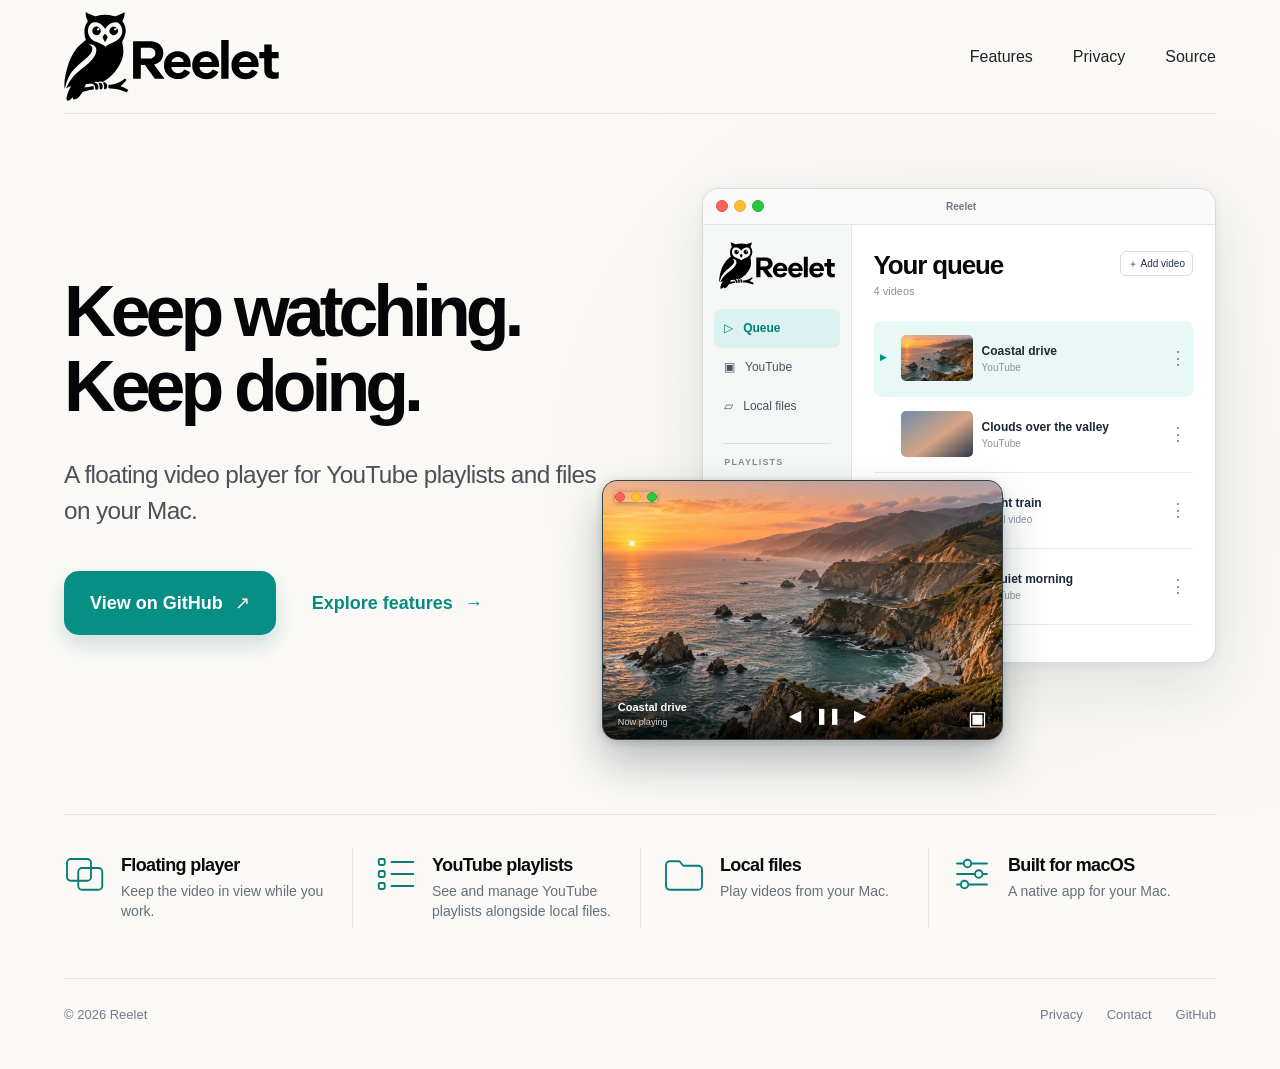
==== index.html @ 651f4ca1 "Clarify YouTube playlists feature copy" ====
<!doctype html>
<html lang="en">
<head>
  <meta charset="utf-8">
  <meta name="viewport" content="width=device-width, initial-scale=1">
  <meta name="theme-color" content="#f8f6f1">
  <meta name="description" content="Reelet is a floating video player for YouTube playlists and local files on your Mac.">
  <link rel="icon" href="favicon.svg" type="image/svg+xml">
  <title>Reelet — Keep watching. Keep doing.</title>
  <link rel="stylesheet" href="style.css">
</head>
<body class="home">
  <header class="topbar wrap">
    <a class="wordmark" href="./" aria-label="Reelet home"><img src="reelet-logo.svg" alt="Reelet" width="1298" height="533"></a>
    <nav class="desktop-nav" aria-label="Main navigation"><a href="#features">Features</a><a href="privacy.html">Privacy</a><a href="https://github.com/Reelet/reelet">Source</a></nav>
    <details class="mobile-menu"><summary aria-label="Open menu"><span></span><span></span><span></span></summary><nav aria-label="Mobile navigation"><a href="#features">Features</a><a href="privacy.html">Privacy</a><a href="https://github.com/Reelet/reelet">Source</a></nav></details>
  </header>
  <main>
    <section class="hero">
      <div class="hero-inner wrap">
        <div class="hero-copy">
          <h1>Keep watching.<br>Keep doing.</h1>
          <p>A floating video player for YouTube playlists and files on your Mac.</p>
          <div class="actions">
            <a class="button" href="https://github.com/Reelet/reelet">View on GitHub <span aria-hidden="true">↗</span></a>
            <a class="textlink" href="#features">Explore features <span aria-hidden="true">→</span></a>
          </div>
        </div>
        <div class="product-scene" role="img" aria-label="Illustration of Reelet's video queue with a separate floating player">
          <div class="app-window">
            <div class="window-bar"><span class="window-dots"><i></i><i></i><i></i></span><span>Reelet</span></div>
            <div class="app-body">
              <div class="app-sidebar">
                <div class="side-brand"><img src="reelet-logo.svg" alt="Reelet" width="1298" height="533"></div>
                <div class="side-item selected">▷ &nbsp; Queue</div><div class="side-item">▣ &nbsp; YouTube</div><div class="side-item">▱ &nbsp; Local files</div>
                <div class="side-rule"></div><div class="side-label">PLAYLISTS</div>
                <div class="side-item">♫ &nbsp; Coast</div><div class="side-item">♫ &nbsp; Focus</div><div class="side-item">♫ &nbsp; Travel</div>
                <div class="side-rule"></div><div class="side-item">◷ &nbsp; Recent</div>
              </div>
              <div class="queue-panel">
                <div class="queue-heading"><div><strong>Your queue</strong><small>4 videos</small></div><span class="add-video">＋ Add video</span></div>
                <div class="queue-row playing"><span class="play-indicator">▶</span><span class="queue-thumb coast"></span><span class="queue-title">Coastal drive<small>YouTube</small></span><span class="row-more">⋮</span></div>
                <div class="queue-row"><span class="play-indicator"></span><span class="queue-thumb twilight"></span><span class="queue-title">Clouds over the valley<small>YouTube</small></span><span class="row-more">⋮</span></div>
                <div class="queue-row"><span class="play-indicator"></span><span class="queue-thumb night"></span><span class="queue-title">Night train<small>Local video</small></span><span class="row-more">⋮</span></div>
                <div class="queue-row"><span class="play-indicator"></span><span class="queue-thumb rose"></span><span class="queue-title">A quiet morning<small>YouTube</small></span><span class="row-more">⋮</span></div>
              </div>
            </div>
          </div>
          <div class="floating-player"><span class="player-dots"><i></i><i></i><i></i></span><img src="assets/coastal-video.webp" alt="" width="1672" height="939"><div class="player-controls"><span><strong>Coastal drive</strong><small>Now playing</small></span><span class="transport">◀ &nbsp; ❚❚ &nbsp; ▶</span><span class="picture-icon">▣</span></div></div>
        </div>
      </div>
    </section>
    <section id="features" class="features wrap" aria-label="Features">
      <article><svg viewBox="0 0 56 56" fill="none" stroke="currentColor" stroke-width="2.5" aria-hidden="true"><rect x="4" y="8" width="32" height="29" rx="5"/><rect x="19" y="20" width="32" height="29" rx="5"/></svg><div><h2>Floating player</h2><p>Keep the video in view while you work.</p></div></article>
      <article><svg viewBox="0 0 56 56" fill="none" stroke="currentColor" stroke-width="2.5" stroke-linecap="round" aria-hidden="true"><rect x="5" y="8" width="8" height="8" rx="2"/><rect x="5" y="24" width="8" height="8" rx="2"/><rect x="5" y="40" width="8" height="8" rx="2"/><path d="M22 12h29M22 28h29M22 44h29"/></svg><div><h2>YouTube playlists</h2><p>See and manage YouTube playlists alongside local files.</p></div></article>
      <article><svg viewBox="0 0 56 56" fill="none" stroke="currentColor" stroke-width="2.5" stroke-linecap="round" stroke-linejoin="round" aria-hidden="true"><path d="M4 16a5 5 0 0 1 5-5h13l5 6h20a5 5 0 0 1 5 5v22a5 5 0 0 1-5 5H9a5 5 0 0 1-5-5z"/></svg><div><h2>Local files</h2><p>Play videos from your Mac.</p></div></article>
      <article><svg viewBox="0 0 56 56" fill="none" stroke="currentColor" stroke-width="2.5" stroke-linecap="round" aria-hidden="true"><path d="M8 14h40M8 28h40M8 42h40"/><circle cx="22" cy="14" r="5" fill="#f8f6f1"/><circle cx="37" cy="28" r="5" fill="#f8f6f1"/><circle cx="18" cy="42" r="5" fill="#f8f6f1"/></svg><div><h2>Built for macOS</h2><p>A native app for your Mac.</p></div></article>
    </section>
  </main>
  <footer class="wrap"><span>© 2026 Reelet</span><span><a href="privacy.html">Privacy</a><a href="mailto:h@kor.nz">Contact</a><a href="https://github.com/Reelet/reelet">GitHub</a></span></footer>
</body>
</html>
---- style.css ----
:root{font-family:-apple-system,BlinkMacSystemFont,"SF Pro Display","Helvetica Neue",Arial,sans-serif;color:#0a1426;background:#f8f6f1;font-synthesis:none}
*{box-sizing:border-box}
html{scroll-behavior:smooth}
body{margin:0;min-width:320px;line-height:1.5}
a{color:inherit;text-decoration:none}
a:focus-visible{outline:3px solid #087f79;outline-offset:4px;border-radius:3px}
.wrap{width:min(1390px,calc(100% - 96px));margin-inline:auto}
.topbar{height:74px;display:flex;align-items:center;justify-content:space-between;border-bottom:1px solid #0a14261c;position:relative;z-index:2}
.wordmark{display:inline-flex;align-items:center;gap:11px;font-size:24px;font-weight:760;letter-spacing:-.05em;line-height:1}
.topbar nav{display:flex;align-items:center;gap:42px;font-size:15px;font-weight:540}
.topbar nav a:hover,footer a:hover{color:#078b81}
.hero{position:relative;isolation:isolate;overflow:hidden;background:radial-gradient(circle at 75% 35%,#f0e7db 0,#fbf9f4 38%,#f8f6f1 77%)}
.hero:before{content:"";position:absolute;inset:auto 0 0;height:24%;z-index:-1;background:linear-gradient(0deg,#f8f6f100,#f8f6f1ed 95%),url("assets/coastal-video.webp") center 55%/cover;opacity:.26;filter:saturate(.7)}
.hero-inner{min-height:640px;display:grid;grid-template-columns:minmax(420px,45%) minmax(0,55%);align-items:center;gap:12px;padding-top:28px;padding-bottom:50px}
.hero-copy{position:relative;z-index:1;padding-bottom:17px}
.hero h1{margin:0;max-width:620px;font-size:clamp(54px,5.7vw,86px);font-weight:780;letter-spacing:-.075em;line-height:.99}
.hero-copy>p:not(.platform){max-width:565px;margin:30px 0 0;color:#596174;font-size:clamp(21px,2vw,27px);line-height:1.36;letter-spacing:-.025em}
.actions{display:flex;align-items:center;gap:31px;margin-top:34px}
.button{display:inline-flex;align-items:center;justify-content:center;gap:12px;min-height:58px;padding:0 25px;border-radius:12px;color:#fff;background:#078f86;box-shadow:0 10px 21px #046a652e;font-size:17px;font-weight:690;white-space:nowrap;transition:background .18s,transform .18s}
.button:hover{background:#067c75;transform:translateY(-2px)}
.textlink{font-size:17px;font-weight:600;color:#078b81;white-space:nowrap}
.textlink:hover{text-decoration:underline;text-underline-offset:4px}
.textlink span{margin-left:7px}
.product-scene{position:relative;width:100%;height:530px;min-width:0}
.app-window{position:absolute;left:1%;top:7px;width:91%;height:445px;border:1px solid #d8dadb;border-radius:14px;overflow:hidden;background:#fbfbfb;box-shadow:0 26px 65px #27344324,0 2px 8px #27344312}
.window-bar{height:29px;display:flex;align-items:center;padding:0 13px;background:#f7f7f7;border-bottom:1px solid #e4e6e7}
.window-dots,.player-dots{display:flex;gap:6px}
.window-dots i,.player-dots i{width:10px;height:10px;border-radius:50%;background:#ff6259;border:1px solid #d95049}
.window-dots i:nth-child(2),.player-dots i:nth-child(2){background:#ffbf2f;border-color:#e9a92a}
.window-dots i:nth-child(3),.player-dots i:nth-child(3){background:#29c840;border-color:#24ae37}
.window-bar>span:last-child{font-size:10px;font-weight:650;color:#717783;margin:auto;padding-right:44px}
.app-body{display:flex;height:calc(100% - 29px)}
.app-sidebar{width:28%;flex:none;padding:16px 10px;background:#f2f4f4;border-right:1px solid #e4e7e7;font-size:12px;color:#485163}
.side-brand{display:flex;align-items:center;gap:7px;font-weight:720;font-size:14px;color:#0a1426;margin:2px 8px 19px}
.side-item{height:32px;display:flex;align-items:center;padding:0 10px;border-radius:7px;white-space:nowrap}
.side-item.selected{background:#dceae9;color:#075c59;font-weight:680}
.side-rule{height:1px;background:#d9dede;margin:17px 9px 12px}
.side-label{font-size:9px;color:#858e98;letter-spacing:.13em;font-weight:750;margin:0 10px 5px}
.queue-panel{min-width:0;flex:1;padding:19px 17px}
.queue-heading{display:flex;align-items:flex-start;justify-content:space-between;gap:6px;margin-bottom:22px}
.queue-heading strong{display:block;font-size:22px;letter-spacing:-.045em;line-height:1.1}
.queue-heading small{display:block;margin-top:4px;font-size:11px;color:#8a919b}
.add-video{white-space:nowrap;border:1px solid #d8dcdf;border-radius:6px;padding:4px 7px;font-size:10px;color:#273242}
.queue-row{display:flex;align-items:center;gap:9px;min-width:0;height:69px;border-bottom:1px solid #e9eaeb;padding:0 6px;font-size:12px}
.queue-row.playing{background:#edf7f5;border-radius:7px;border-bottom-color:transparent}
.play-indicator{width:12px;flex:none;font-size:9px;color:#078f86}
.queue-thumb{width:65px;height:41px;border-radius:5px;flex:none;background-size:cover;background-position:center}
.queue-thumb.coast{background-image:url("assets/coastal-video.webp")}
.queue-thumb.twilight{background:linear-gradient(145deg,#708da7,#d6a486 55%,#26394b)}
.queue-thumb.night{background:linear-gradient(145deg,#1b283e,#405670 45%,#0c1527)}
.queue-thumb.rose{background:linear-gradient(145deg,#b0aac8,#f0b8a3 55%,#465462)}
.queue-title{flex:1;min-width:0;white-space:nowrap;overflow:hidden;text-overflow:ellipsis;font-weight:630;color:#1c2836}
.queue-title small{display:block;font-size:10px;font-weight:430;color:#8b929c}
.row-more{color:#838b98;font-size:18px}
.floating-player{position:absolute;right:0;bottom:0;width:55%;height:227px;overflow:hidden;border:1px solid #34434a;border-radius:14px;background:#0d161b;box-shadow:0 22px 46px #182b2f56,0 2px 8px #14282c38;color:#fff}
.floating-player img{width:100%;height:100%;display:block;object-fit:cover}
.player-dots{position:absolute;top:11px;left:12px;z-index:1;box-shadow:0 1px 5px #0006}
.player-controls{position:absolute;inset:auto 0 0;min-height:62px;display:flex;align-items:flex-end;justify-content:space-between;gap:10px;padding:20px 15px 11px;background:linear-gradient(transparent,#000c);font-size:11px}
.player-controls strong,.player-controls small{display:block;line-height:1.2}
.player-controls small{opacity:.8;margin-top:2px}
.transport{font-size:16px;font-weight:700;white-space:nowrap;line-height:1.4}
.picture-icon{font-size:20px;line-height:1}
.features{display:grid;grid-template-columns:repeat(3,minmax(0,1fr));padding:32px 0 50px;border-top:1px solid #0a14261a}
.features article{display:flex;align-items:flex-start;gap:19px;padding:6px 34px 6px 0}
.features article+article{border-left:1px solid #0a14261a;padding-left:34px}
.features svg{width:54px;height:54px;flex:none;color:#079087}
.features h2{margin:2px 0 4px;font-size:19px;letter-spacing:-.035em;line-height:1.22}
.features p{margin:0;color:#697181;font-size:15px;line-height:1.45}
footer{border-top:1px solid #0a14261a;padding:26px 0 45px;color:#747b88;font-size:13px;display:flex;justify-content:space-between;gap:16px}
footer span:last-child{display:flex;gap:24px}
.policy{max-width:800px;padding:64px 0 110px}
.policy .eyebrow{color:#078b81;text-transform:uppercase;font-size:12px;font-weight:760;letter-spacing:.15em}
.policy h1{font-size:clamp(42px,6vw,64px);letter-spacing:-.06em;line-height:1.05;margin:12px 0 18px}
.policy h2{font-size:24px;letter-spacing:-.035em;margin-top:38px}
.policy p{color:#555e6b;font-size:17px;line-height:1.68}
.policy a{color:#087f79;text-decoration:underline;text-underline-offset:3px}
.policy code{background:#ebeae5;border-radius:3px;padding:1px 4px}
@media(max-width:1100px){
  .wrap{width:min(100% - 64px,1390px)}
  .hero-inner{grid-template-columns:minmax(340px,43%) minmax(0,57%);min-height:620px}
  .hero h1{font-size:clamp(52px,6vw,72px)}
  .product-scene{height:500px}
  .app-window{height:410px}
  .floating-player{height:210px}
  .queue-row{height:60px}
  .features article{gap:13px;padding-right:19px}
  .features article+article{padding-left:19px}
  .features h2{font-size:17px}
  .features p{font-size:14px}
}
@media(max-width:780px){
  .wrap{width:min(100% - 44px,680px)}
  .topbar{height:68px}
  .topbar nav{gap:19px;font-size:13px}
  .hero-inner{display:block;padding-top:62px;padding-bottom:55px;min-height:0}
  .hero-copy{padding:0}
  .hero h1{font-size:clamp(54px,9vw,72px)}
  .hero-copy>p:not(.platform){font-size:22px;margin-top:22px}
  .product-scene{max-width:650px;height:500px;margin:54px auto 0}
  .features{grid-template-columns:1fr;padding:8px 0 30px}
  .features article,.features article+article{border-left:0;border-top:1px solid #0a14261a;padding:22px 0}
  .features svg{width:48px;height:48px}
  .features h2{font-size:19px}
  .features p{font-size:15px}
}
@media(max-width:520px){
  .wrap{width:calc(100% - 36px)}
  .topbar nav{gap:14px}
  .wordmark{font-size:21px}
  .hero-inner{padding-top:55px}
  .hero h1{font-size:clamp(48px,12vw,62px)}
  .hero-copy>p:not(.platform){font-size:19px}
  .actions{gap:19px;flex-wrap:wrap}
  .button{min-height:52px;padding:0 18px;font-size:15px}
  .textlink{font-size:15px}
  .product-scene{height:355px;margin-top:42px}
  .app-window{left:0;top:0;width:98%;height:291px}
  .window-bar{height:24px}
  .app-body{height:calc(100% - 24px)}
  .app-sidebar{width:29%;padding:10px 4px;font-size:9px}
  .side-brand{font-size:10px;margin:1px 4px 10px}
  .side-item{height:25px;padding:0 4px}
  .side-rule{margin:10px 5px 8px}
  .side-label{font-size:7px;margin:0 4px 3px}
  .queue-panel{padding:12px 8px}
  .queue-heading{margin-bottom:9px}
  .queue-heading strong{font-size:16px}
  .queue-heading small{font-size:9px}
  .add-video{font-size:8px;padding:3px 4px}
  .queue-row{height:45px;gap:5px;font-size:9px;padding:0 3px}
  .play-indicator{width:8px;font-size:7px}
  .queue-thumb{width:42px;height:29px}
  .queue-title small{font-size:8px}
  .row-more{font-size:14px}
  .floating-player{width:62%;height:145px;right:-1%;bottom:0;border-radius:10px}
  .player-controls{min-height:42px;padding:14px 8px 7px;font-size:8px}
  .transport{font-size:11px}
  .picture-icon{font-size:14px}
  .player-dots{top:7px;left:8px;gap:4px}
  .player-dots i{width:7px;height:7px}
  footer{display:block}
  footer span:last-child{margin-top:14px}
  .policy{padding:52px 0 80px}
  .policy p{font-size:16px}
}
@media(prefers-reduced-motion:reduce){html{scroll-behavior:auto}.button{transition:none}}
@media(max-width:360px){.hero h1{font-size:42px}}

/* Owl identity and the homepage layout. */
:root{color:#080a0b;background:#faf9f6}
.wrap{width:min(1420px,calc(100% - 128px))}
.topbar{height:114px;border-bottom-color:#17171716}
.wordmark{display:block;width:215px;line-height:0}
.wordmark img{display:block;width:100%;height:auto}
.topbar nav{gap:40px;color:#202326;font-size:16px}
.mobile-menu{display:none}
.hero{background:radial-gradient(circle at 78% 54%,#f4f3ee 0,#faf9f6 54%,#faf9f6 100%)}
.hero:before{display:none}
.hero-inner{min-height:700px;grid-template-columns:minmax(0,47%) minmax(0,53%);gap:20px;padding-top:36px;padding-bottom:55px}
.hero-copy{padding-bottom:0}
.hero h1{max-width:680px;color:#050607;font-size:clamp(58px,5.6vw,88px);font-weight:800;letter-spacing:-.07em;line-height:1.04}
.hero-copy>p:not(.platform){max-width:570px;margin-top:34px;color:#4d5055;font-size:clamp(21px,1.9vw,27px);line-height:1.48}
.actions{margin-top:42px;gap:36px}
.button{min-height:64px;border-radius:15px;background:#078f86;padding-inline:26px;font-size:18px}
.textlink{font-size:18px}
.product-scene{height:570px}
.app-window{left:13%;top:18px;width:87%;height:475px;border-color:#d9dada;border-radius:17px;background:#fff;box-shadow:0 22px 58px #293c4c1c,0 2px 8px #293c4c10}
.window-bar{height:36px;background:#f8f9f8}
.window-dots i{width:12px;height:12px}
.app-body{height:calc(100% - 36px)}
.app-sidebar{width:29%;background:#f5f7f6;padding:17px 11px}
.side-brand{display:block;margin:0 5px 20px;line-height:0}
.side-brand img{display:block;width:min(138px,100%);height:auto}
.side-item{height:39px;font-size:12px}
.side-item.selected{background:#dcf2f0;color:#007e77}
.queue-panel{padding:26px 22px}
.queue-heading{margin-bottom:21px}
.queue-heading strong{font-size:26px}
.queue-row{height:76px}
.queue-row.playing{background:#e8f8f6}
.queue-thumb{width:72px;height:46px}
.floating-player{left:-4%;right:auto;bottom:0;width:68%;height:260px;border-radius:15px;box-shadow:0 22px 44px #182b2f4a,0 2px 8px #14282c2e}
.features{grid-template-columns:repeat(4,minmax(0,1fr));padding:32px 0 50px;border-top-color:#17171718}
.features article{gap:15px;padding-right:22px}
.features article+article{border-left-color:#17171718;padding-left:22px}
.features svg{width:42px;height:42px;color:#087d78}
.features h2{font-size:18px;color:#0a0b0c}
.features p{font-size:14px;color:#667078}
footer{border-top-color:#17171718}

@media(max-width:1100px){
  .wrap{width:min(100% - 72px,1420px)}
  .hero-inner{grid-template-columns:minmax(0,45%) minmax(0,55%);min-height:630px}
  .hero h1{font-size:clamp(52px,6vw,70px)}
  .product-scene{height:500px}
  .app-window{height:420px}
  .floating-player{height:215px}
  .features{grid-template-columns:repeat(2,minmax(0,1fr));row-gap:22px}
  .features article:nth-child(3){border-left:0;padding-left:0}
}
@media(max-width:780px){
  .wrap{width:min(100% - 44px,680px)}
  .topbar{height:92px}
  .wordmark{width:177px}
  .hero-inner{display:block;min-height:0;padding-top:70px;padding-bottom:58px}
  .hero h1{font-size:clamp(51px,8vw,72px)}
  .hero-copy>p:not(.platform){font-size:22px;margin-top:24px}
  .product-scene{max-width:650px;height:480px;margin:58px auto 0}
  .app-window{left:9%;width:91%;height:400px}
  .floating-player{left:0;width:64%;height:205px}
  .features{grid-template-columns:repeat(2,minmax(0,1fr))}
  .features article,.features article+article{border-top:0;padding:12px 18px 12px 0}
  .features article:nth-child(odd){border-left:0;padding-left:0}
}
@media(max-width:520px){
  .wrap{width:calc(100% - 36px)}
  .topbar{height:88px}
  .wordmark{width:157px}
  .desktop-nav{display:none!important}
  .mobile-menu{display:block;position:relative}
  .mobile-menu summary{display:flex;flex-direction:column;justify-content:space-between;width:31px;height:24px;cursor:pointer;list-style:none}
  .mobile-menu summary::-webkit-details-marker{display:none}
  .mobile-menu summary span{display:block;width:100%;height:3px;border-radius:2px;background:#202326}
  .mobile-menu nav{display:flex;flex-direction:column;gap:0;position:absolute;right:0;top:43px;min-width:160px;padding:8px;border:1px solid #d9dada;border-radius:10px;background:#fff;box-shadow:0 12px 30px #0002;font-size:16px}
  .mobile-menu nav a{padding:9px 12px}
  .hero-inner{padding-top:62px;padding-bottom:52px}
  .hero h1{font-size:clamp(43px,11.6vw,60px);line-height:1.06}
  .hero-copy>p:not(.platform){font-size:20px;line-height:1.5;margin-top:26px}
  .actions{gap:17px;margin-top:34px;flex-wrap:wrap}
  .button{min-height:55px;border-radius:13px;padding-inline:17px;font-size:15px}
  .textlink{font-size:15px}
  .product-scene{height:350px;margin-top:54px}
  .app-window{left:8%;top:0;width:92%;height:286px}
  .window-bar{height:25px}
  .app-body{height:calc(100% - 25px)}
  .app-sidebar{width:30%;padding:9px 5px}
  .side-brand{margin:0 2px 8px}
  .side-brand img{width:86px}
  .side-item{height:25px;font-size:9px}
  .queue-panel{padding:10px 7px}
  .queue-heading{margin-bottom:8px}
  .queue-heading strong{font-size:15px}
  .queue-row{height:44px}
  .queue-thumb{width:42px;height:28px}
  .floating-player{left:0;width:63%;height:148px;bottom:0}
  .features{grid-template-columns:1fr;padding-top:8px}
  .features article,.features article+article{border-left:0;border-top:1px solid #17171718;padding:18px 0}
  .features svg{width:40px;height:40px}
  footer{display:block}
}
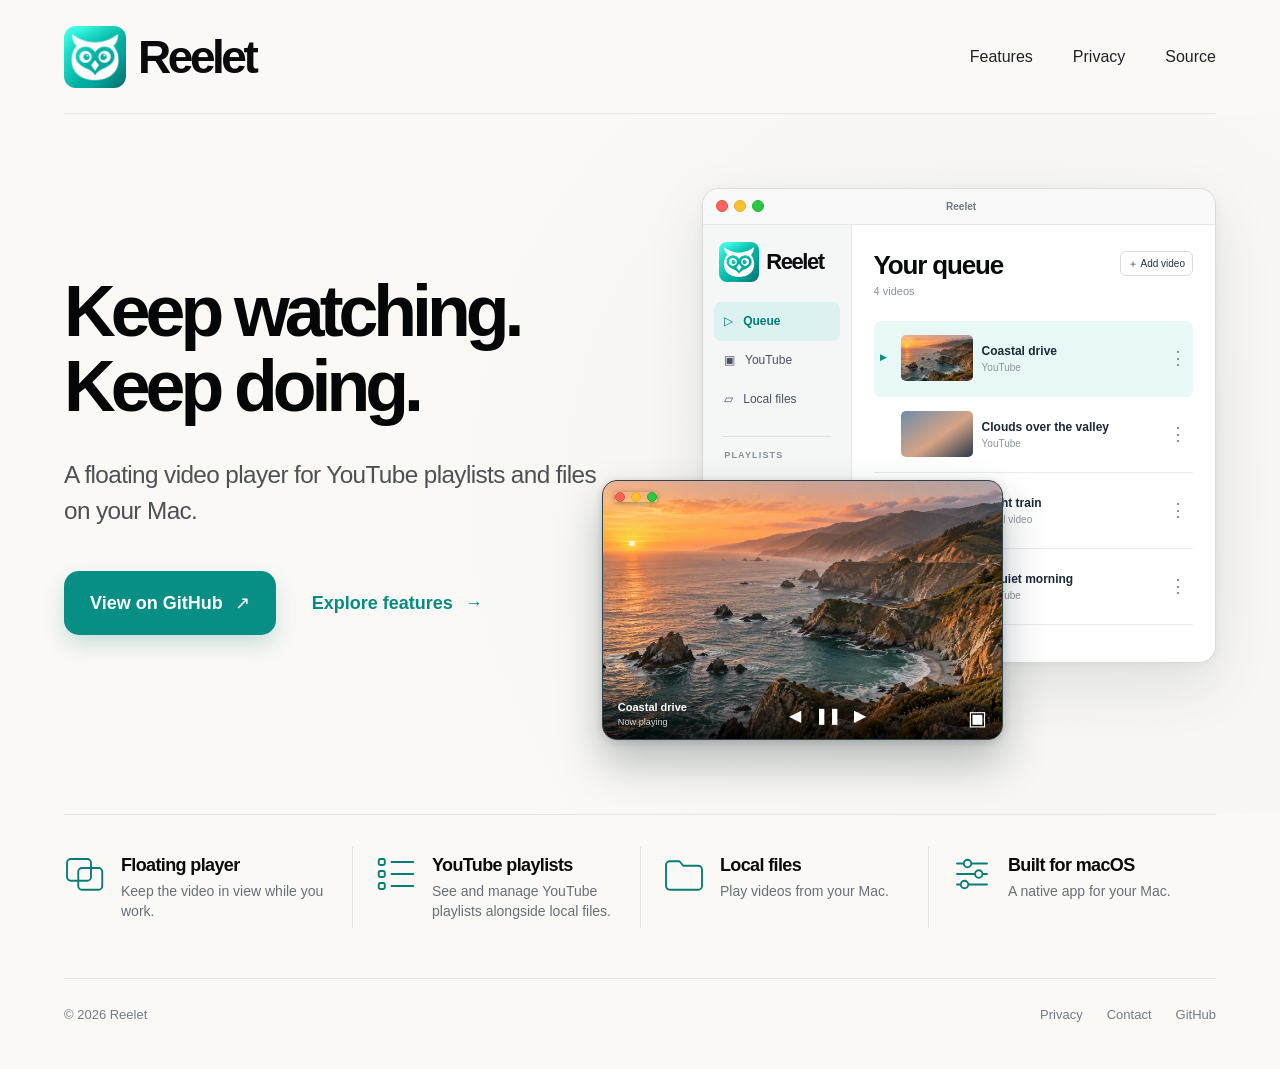
==== commit 451362be: "Use owl head in website wordmark" ====
--- a/index.html
+++ b/index.html
@@ -5,13 +5,14 @@
   <meta name="viewport" content="width=device-width, initial-scale=1">
   <meta name="theme-color" content="#f8f6f1">
   <meta name="description" content="Reelet is a floating video player for YouTube playlists and local files on your Mac.">
-  <link rel="icon" href="favicon.svg" type="image/svg+xml">
+  <link rel="icon" href="favicon.png?v=4" type="image/png" sizes="128x128">
+  <link rel="apple-touch-icon" href="apple-touch-icon.png?v=4">
   <title>Reelet — Keep watching. Keep doing.</title>
-  <link rel="stylesheet" href="style.css">
+  <link rel="stylesheet" href="style.css?v=owl-brand-5">
 </head>
 <body class="home">
   <header class="topbar wrap">
-    <a class="wordmark" href="./" aria-label="Reelet home"><img src="reelet-logo.svg" alt="Reelet" width="1298" height="533"></a>
+    <a class="wordmark" href="./" aria-label="Reelet home"><img src="favicon.png?v=4" alt="" width="62" height="62"><span>Reelet</span></a>
     <nav class="desktop-nav" aria-label="Main navigation"><a href="#features">Features</a><a href="privacy.html">Privacy</a><a href="https://github.com/Reelet/reelet">Source</a></nav>
     <details class="mobile-menu"><summary aria-label="Open menu"><span></span><span></span><span></span></summary><nav aria-label="Mobile navigation"><a href="#features">Features</a><a href="privacy.html">Privacy</a><a href="https://github.com/Reelet/reelet">Source</a></nav></details>
   </header>
@@ -31,7 +32,7 @@
             <div class="window-bar"><span class="window-dots"><i></i><i></i><i></i></span><span>Reelet</span></div>
             <div class="app-body">
               <div class="app-sidebar">
-                <div class="side-brand"><img src="reelet-logo.svg" alt="Reelet" width="1298" height="533"></div>
+                <div class="side-brand"><img src="favicon.png?v=4" alt="" width="40" height="40"><span>Reelet</span></div>
                 <div class="side-item selected">▷ &nbsp; Queue</div><div class="side-item">▣ &nbsp; YouTube</div><div class="side-item">▱ &nbsp; Local files</div>
                 <div class="side-rule"></div><div class="side-label">PLAYLISTS</div>
                 <div class="side-item">♫ &nbsp; Coast</div><div class="side-item">♫ &nbsp; Focus</div><div class="side-item">♫ &nbsp; Travel</div>
--- a/style.css
+++ b/style.css
@@ -150,8 +150,8 @@
 :root{color:#080a0b;background:#faf9f6}
 .wrap{width:min(1420px,calc(100% - 128px))}
 .topbar{height:114px;border-bottom-color:#17171716}
-.wordmark{display:block;width:215px;line-height:0}
-.wordmark img{display:block;width:100%;height:auto}
+.wordmark{display:inline-flex;align-items:center;gap:12px;width:auto;color:#080a0b;font-size:46px;font-weight:800;letter-spacing:-.075em;line-height:1;white-space:nowrap}
+.wordmark img{display:block;width:62px;height:62px;flex:none;border-radius:12px}
 .topbar nav{gap:40px;color:#202326;font-size:16px}
 .mobile-menu{display:none}
 .hero{background:radial-gradient(circle at 78% 54%,#f4f3ee 0,#faf9f6 54%,#faf9f6 100%)}
@@ -169,8 +169,8 @@
 .window-dots i{width:12px;height:12px}
 .app-body{height:calc(100% - 36px)}
 .app-sidebar{width:29%;background:#f5f7f6;padding:17px 11px}
-.side-brand{display:block;margin:0 5px 20px;line-height:0}
-.side-brand img{display:block;width:min(138px,100%);height:auto}
+.side-brand{display:flex;align-items:center;gap:7px;margin:0 5px 20px;color:#080a0b;font-size:22px;font-weight:800;letter-spacing:-.065em;line-height:1;white-space:nowrap}
+.side-brand img{display:block;width:40px;height:40px;flex:none;border-radius:8px}
 .side-item{height:39px;font-size:12px}
 .side-item.selected{background:#dcf2f0;color:#007e77}
 .queue-panel{padding:26px 22px}
@@ -201,7 +201,8 @@
 @media(max-width:780px){
   .wrap{width:min(100% - 44px,680px)}
   .topbar{height:92px}
-  .wordmark{width:177px}
+  .wordmark{gap:10px;font-size:39px}
+  .wordmark img{width:54px;height:54px;border-radius:11px}
   .hero-inner{display:block;min-height:0;padding-top:70px;padding-bottom:58px}
   .hero h1{font-size:clamp(51px,8vw,72px)}
   .hero-copy>p:not(.platform){font-size:22px;margin-top:24px}
@@ -215,7 +216,8 @@
 @media(max-width:520px){
   .wrap{width:calc(100% - 36px)}
   .topbar{height:88px}
-  .wordmark{width:157px}
+  .wordmark{gap:9px;font-size:34px}
+  .wordmark img{width:50px;height:50px;border-radius:10px}
   .desktop-nav{display:none!important}
   .mobile-menu{display:block;position:relative}
   .mobile-menu summary{display:flex;flex-direction:column;justify-content:space-between;width:31px;height:24px;cursor:pointer;list-style:none}
@@ -234,8 +236,8 @@
   .window-bar{height:25px}
   .app-body{height:calc(100% - 25px)}
   .app-sidebar{width:30%;padding:9px 5px}
-  .side-brand{margin:0 2px 8px}
-  .side-brand img{width:86px}
+  .side-brand{gap:4px;margin:0 2px 8px;font-size:14px}
+  .side-brand img{width:24px;height:24px;border-radius:5px}
   .side-item{height:25px;font-size:9px}
   .queue-panel{padding:10px 7px}
   .queue-heading{margin-bottom:8px}
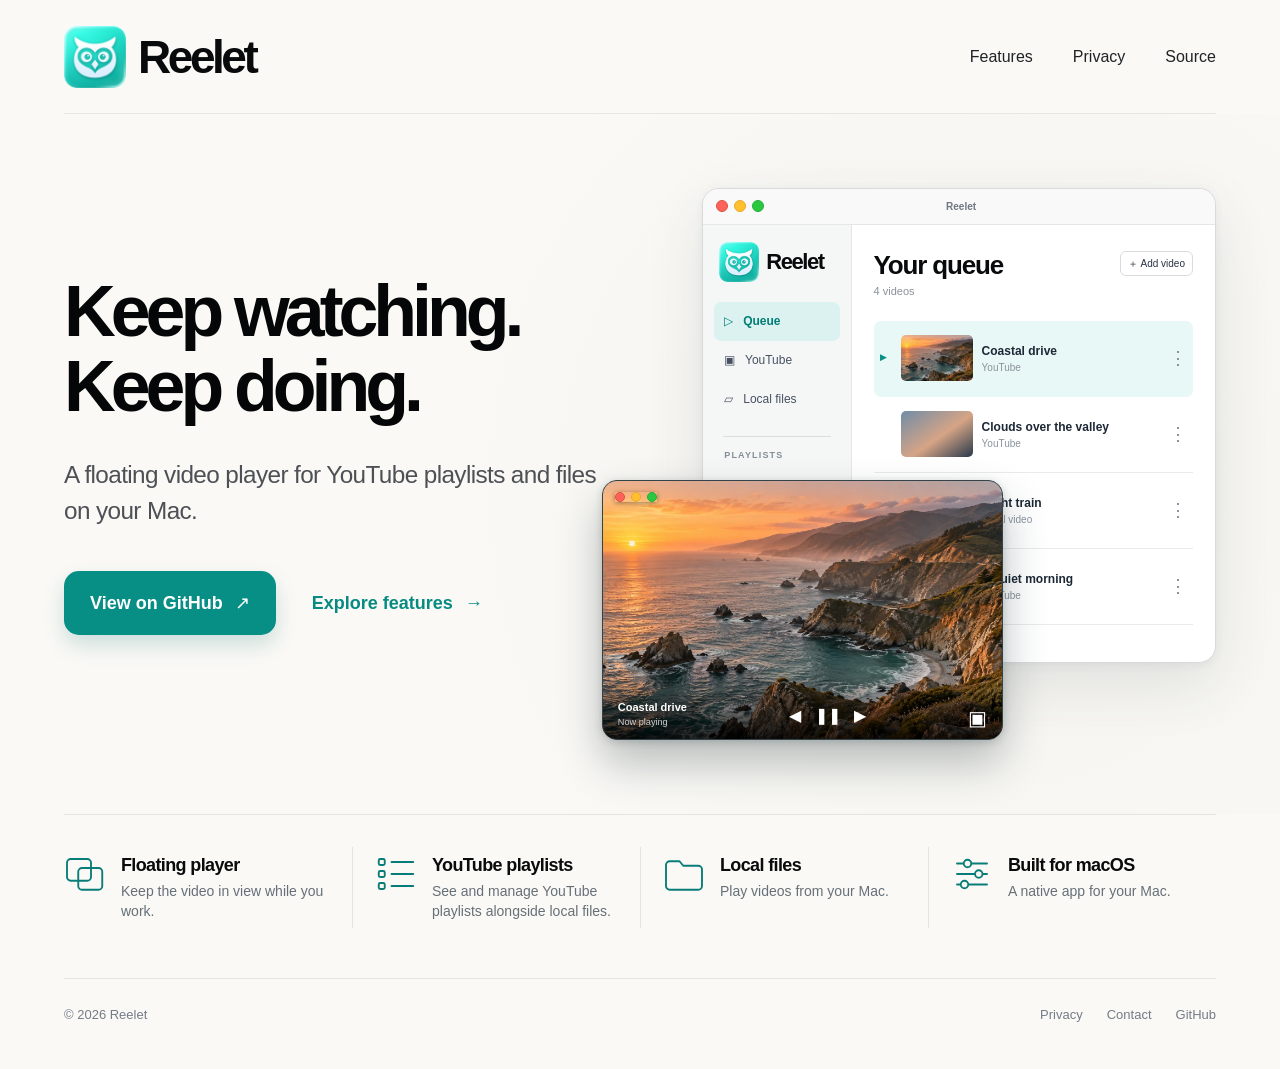
==== commit e7f41a9d: "Use current app icon across website branding" ====
--- a/index.html
+++ b/index.html
@@ -5,14 +5,14 @@
   <meta name="viewport" content="width=device-width, initial-scale=1">
   <meta name="theme-color" content="#f8f6f1">
   <meta name="description" content="Reelet is a floating video player for YouTube playlists and local files on your Mac.">
-  <link rel="icon" href="favicon.png?v=4" type="image/png" sizes="128x128">
-  <link rel="apple-touch-icon" href="apple-touch-icon.png?v=4">
+  <link rel="icon" href="favicon.png?v=5" type="image/png" sizes="128x128">
+  <link rel="apple-touch-icon" href="apple-touch-icon.png?v=5">
   <title>Reelet — Keep watching. Keep doing.</title>
   <link rel="stylesheet" href="style.css?v=owl-brand-5">
 </head>
 <body class="home">
   <header class="topbar wrap">
-    <a class="wordmark" href="./" aria-label="Reelet home"><img src="favicon.png?v=4" alt="" width="62" height="62"><span>Reelet</span></a>
+    <a class="wordmark" href="./" aria-label="Reelet home"><img src="favicon.png?v=5" alt="" width="62" height="62"><span>Reelet</span></a>
     <nav class="desktop-nav" aria-label="Main navigation"><a href="#features">Features</a><a href="privacy.html">Privacy</a><a href="https://github.com/Reelet/reelet">Source</a></nav>
     <details class="mobile-menu"><summary aria-label="Open menu"><span></span><span></span><span></span></summary><nav aria-label="Mobile navigation"><a href="#features">Features</a><a href="privacy.html">Privacy</a><a href="https://github.com/Reelet/reelet">Source</a></nav></details>
   </header>
@@ -32,7 +32,7 @@
             <div class="window-bar"><span class="window-dots"><i></i><i></i><i></i></span><span>Reelet</span></div>
             <div class="app-body">
               <div class="app-sidebar">
-                <div class="side-brand"><img src="favicon.png?v=4" alt="" width="40" height="40"><span>Reelet</span></div>
+                <div class="side-brand"><img src="favicon.png?v=5" alt="" width="40" height="40"><span>Reelet</span></div>
                 <div class="side-item selected">▷ &nbsp; Queue</div><div class="side-item">▣ &nbsp; YouTube</div><div class="side-item">▱ &nbsp; Local files</div>
                 <div class="side-rule"></div><div class="side-label">PLAYLISTS</div>
                 <div class="side-item">♫ &nbsp; Coast</div><div class="side-item">♫ &nbsp; Focus</div><div class="side-item">♫ &nbsp; Travel</div>
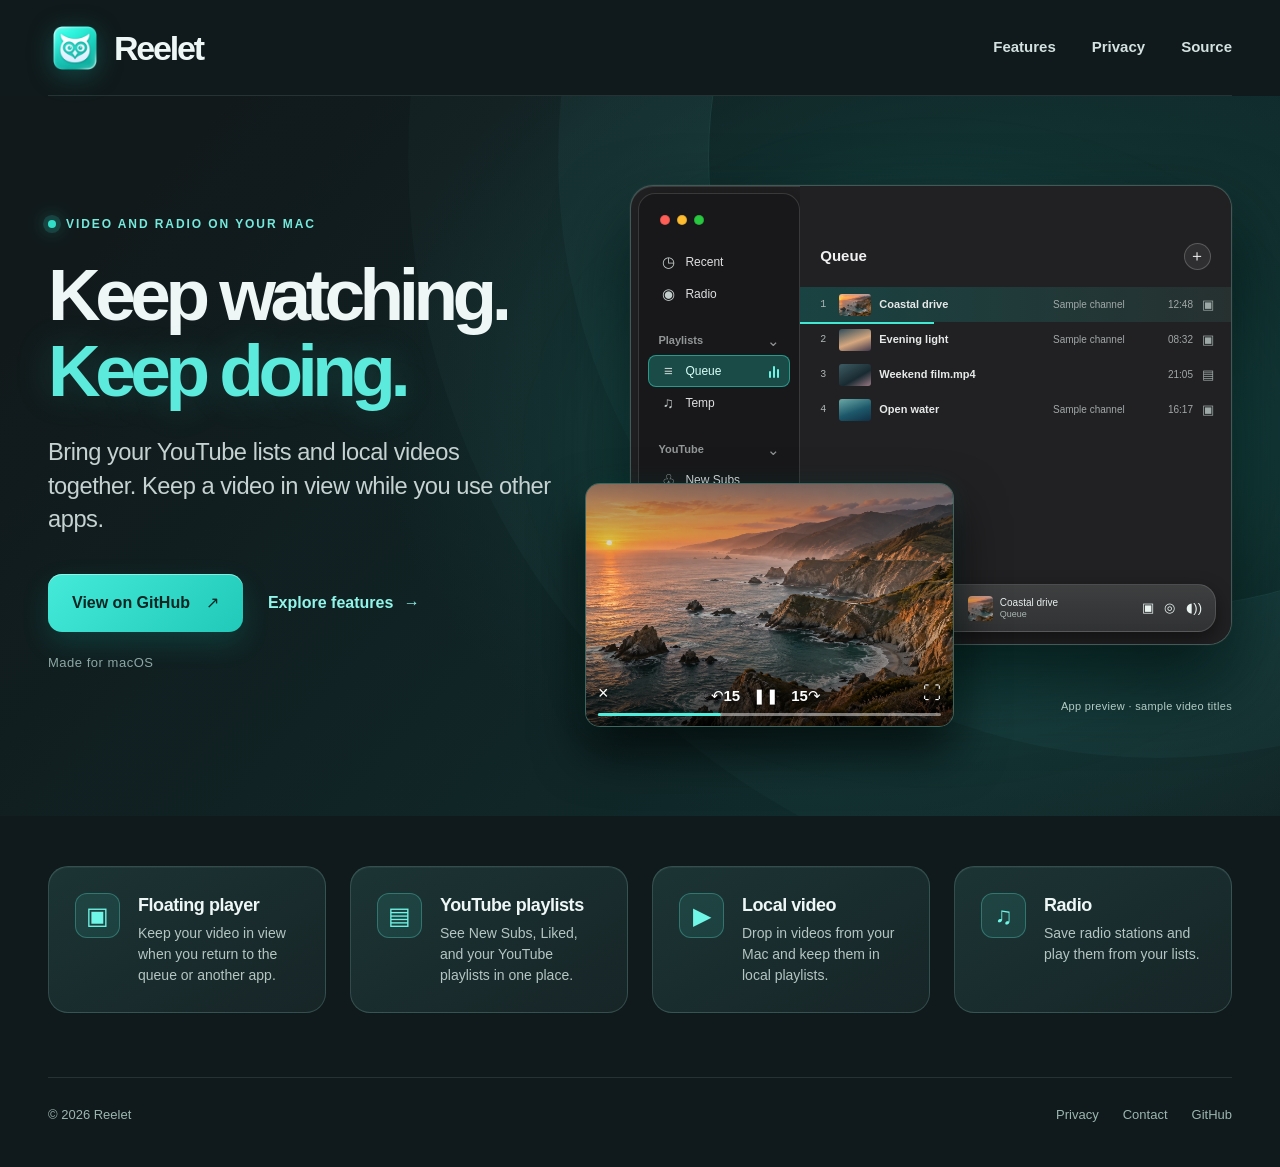
==== commit 38e68afe: "Align website with Reelet app design" ====
--- a/index.html
+++ b/index.html
@@ -3,16 +3,16 @@
 <head>
   <meta charset="utf-8">
   <meta name="viewport" content="width=device-width, initial-scale=1">
-  <meta name="theme-color" content="#f8f6f1">
-  <meta name="description" content="Reelet is a floating video player for YouTube playlists and local files on your Mac.">
-  <link rel="icon" href="favicon.png?v=5" type="image/png" sizes="128x128">
-  <link rel="apple-touch-icon" href="apple-touch-icon.png?v=5">
+  <meta name="theme-color" content="#10191b">
+  <meta name="description" content="Reelet keeps YouTube videos, local files, and radio in one Mac player with a floating video window.">
+  <link rel="icon" href="favicon.png?v=6" type="image/png" sizes="128x128">
+  <link rel="apple-touch-icon" href="apple-touch-icon.png?v=6">
   <title>Reelet — Keep watching. Keep doing.</title>
-  <link rel="stylesheet" href="style.css?v=owl-brand-5">
+  <link rel="stylesheet" href="style.css?v=owl-brand-6">
 </head>
 <body class="home">
   <header class="topbar wrap">
-    <a class="wordmark" href="./" aria-label="Reelet home"><img src="favicon.png?v=5" alt="" width="62" height="62"><span>Reelet</span></a>
+    <a class="wordmark" href="./" aria-label="Reelet home"><img src="favicon.png?v=6" alt="" width="54" height="54"><span>Reelet</span></a>
     <nav class="desktop-nav" aria-label="Main navigation"><a href="#features">Features</a><a href="privacy.html">Privacy</a><a href="https://github.com/Reelet/reelet">Source</a></nav>
     <details class="mobile-menu"><summary aria-label="Open menu"><span></span><span></span><span></span></summary><nav aria-label="Mobile navigation"><a href="#features">Features</a><a href="privacy.html">Privacy</a><a href="https://github.com/Reelet/reelet">Source</a></nav></details>
   </header>
@@ -20,42 +20,51 @@
     <section class="hero">
       <div class="hero-inner wrap">
         <div class="hero-copy">
-          <h1>Keep watching.<br>Keep doing.</h1>
-          <p>A floating video player for YouTube playlists and files on your Mac.</p>
+          <div class="eyebrow"><span class="eyebrow-mark" aria-hidden="true"></span> Video and radio on your Mac</div>
+          <h1>Keep watching.<br><em>Keep doing.</em></h1>
+          <p>Bring your YouTube lists and local videos together. Keep a video in view while you use other apps.</p>
           <div class="actions">
             <a class="button" href="https://github.com/Reelet/reelet">View on GitHub <span aria-hidden="true">↗</span></a>
             <a class="textlink" href="#features">Explore features <span aria-hidden="true">→</span></a>
           </div>
+          <p class="platform">Made for macOS</p>
         </div>
-        <div class="product-scene" role="img" aria-label="Illustration of Reelet's video queue with a separate floating player">
-          <div class="app-window">
-            <div class="window-bar"><span class="window-dots"><i></i><i></i><i></i></span><span>Reelet</span></div>
-            <div class="app-body">
-              <div class="app-sidebar">
-                <div class="side-brand"><img src="favicon.png?v=5" alt="" width="40" height="40"><span>Reelet</span></div>
-                <div class="side-item selected">▷ &nbsp; Queue</div><div class="side-item">▣ &nbsp; YouTube</div><div class="side-item">▱ &nbsp; Local files</div>
-                <div class="side-rule"></div><div class="side-label">PLAYLISTS</div>
-                <div class="side-item">♫ &nbsp; Coast</div><div class="side-item">♫ &nbsp; Focus</div><div class="side-item">♫ &nbsp; Travel</div>
-                <div class="side-rule"></div><div class="side-item">◷ &nbsp; Recent</div>
+        <div class="product-scene" role="img" aria-label="Reelet app preview: dark queue with Recent, Radio, Playlists, and YouTube lists, plus a separate floating video player">
+          <div class="scene-glow" aria-hidden="true"></div>
+          <div class="app-window" aria-hidden="true">
+            <div class="app-sidebar">
+              <div class="traffic-lights"><i></i><i></i><i></i></div>
+              <div class="side-item"><span class="side-symbol">◷</span>Recent</div>
+              <div class="side-item"><span class="side-symbol">◉</span>Radio</div>
+              <div class="side-label">Playlists <span>⌄</span></div>
+              <div class="side-item selected"><span class="side-symbol">≡</span>Queue <span class="playing-bars"><i></i><i></i><i></i></span></div>
+              <div class="side-item"><span class="side-symbol">♫</span>Temp</div>
+              <div class="side-label">YouTube <span>⌄</span></div>
+              <div class="side-item"><span class="side-symbol">♧</span>New Subs</div>
+              <div class="side-item"><span class="side-symbol">♡</span>Liked</div>
+              <div class="side-item"><span class="side-symbol">▣</span>My Playlist</div>
+            </div>
+            <div class="queue-panel">
+              <div class="queue-heading"><strong>Queue</strong><span class="add-video">＋</span></div>
+              <div class="queue-rows">
+                <div class="queue-row playing"><span class="row-number">1</span><span class="queue-thumb coast"></span><span class="queue-title">Coastal drive</span><span class="queue-channel">Sample channel</span><span class="queue-length">12:48</span><span class="source-icon">▣</span></div>
+                <div class="queue-row"><span class="row-number">2</span><span class="queue-thumb dusk"></span><span class="queue-title">Evening light</span><span class="queue-channel">Sample channel</span><span class="queue-length">08:32</span><span class="source-icon">▣</span></div>
+                <div class="queue-row"><span class="row-number">3</span><span class="queue-thumb film"></span><span class="queue-title">Weekend film.mp4</span><span class="queue-channel"></span><span class="queue-length">21:05</span><span class="source-icon">▤</span></div>
+                <div class="queue-row"><span class="row-number">4</span><span class="queue-thumb ocean"></span><span class="queue-title">Open water</span><span class="queue-channel">Sample channel</span><span class="queue-length">16:17</span><span class="source-icon">▣</span></div>
               </div>
-              <div class="queue-panel">
-                <div class="queue-heading"><div><strong>Your queue</strong><small>4 videos</small></div><span class="add-video">＋ Add video</span></div>
-                <div class="queue-row playing"><span class="play-indicator">▶</span><span class="queue-thumb coast"></span><span class="queue-title">Coastal drive<small>YouTube</small></span><span class="row-more">⋮</span></div>
-                <div class="queue-row"><span class="play-indicator"></span><span class="queue-thumb twilight"></span><span class="queue-title">Clouds over the valley<small>YouTube</small></span><span class="row-more">⋮</span></div>
-                <div class="queue-row"><span class="play-indicator"></span><span class="queue-thumb night"></span><span class="queue-title">Night train<small>Local video</small></span><span class="row-more">⋮</span></div>
-                <div class="queue-row"><span class="play-indicator"></span><span class="queue-thumb rose"></span><span class="queue-title">A quiet morning<small>YouTube</small></span><span class="row-more">⋮</span></div>
-              </div>
+              <div class="app-player-bar"><span class="bar-transport">◀&nbsp;&nbsp; ▶&nbsp;&nbsp; ▶|</span><span class="bar-now"><span class="bar-cover"></span><span>Coastal drive<small>Queue</small></span></span><span class="bar-actions">▣ &nbsp; ◎ &nbsp; ◖))</span></div>
             </div>
           </div>
-          <div class="floating-player"><span class="player-dots"><i></i><i></i><i></i></span><img src="assets/coastal-video.webp" alt="" width="1672" height="939"><div class="player-controls"><span><strong>Coastal drive</strong><small>Now playing</small></span><span class="transport">◀ &nbsp; ❚❚ &nbsp; ▶</span><span class="picture-icon">▣</span></div></div>
+          <div class="floating-player" aria-hidden="true"><img src="assets/coastal-video.webp" alt="" width="1672" height="941"><div class="video-shade"></div><div class="video-controls"><span>×</span><span>↶15 &nbsp; ❚❚ &nbsp; 15↷</span><span>⛶</span></div><div class="video-progress"><i></i></div></div>
+          <span class="scene-caption">App preview · sample video titles</span>
         </div>
       </div>
     </section>
     <section id="features" class="features wrap" aria-label="Features">
-      <article><svg viewBox="0 0 56 56" fill="none" stroke="currentColor" stroke-width="2.5" aria-hidden="true"><rect x="4" y="8" width="32" height="29" rx="5"/><rect x="19" y="20" width="32" height="29" rx="5"/></svg><div><h2>Floating player</h2><p>Keep the video in view while you work.</p></div></article>
-      <article><svg viewBox="0 0 56 56" fill="none" stroke="currentColor" stroke-width="2.5" stroke-linecap="round" aria-hidden="true"><rect x="5" y="8" width="8" height="8" rx="2"/><rect x="5" y="24" width="8" height="8" rx="2"/><rect x="5" y="40" width="8" height="8" rx="2"/><path d="M22 12h29M22 28h29M22 44h29"/></svg><div><h2>YouTube playlists</h2><p>See and manage YouTube playlists alongside local files.</p></div></article>
-      <article><svg viewBox="0 0 56 56" fill="none" stroke="currentColor" stroke-width="2.5" stroke-linecap="round" stroke-linejoin="round" aria-hidden="true"><path d="M4 16a5 5 0 0 1 5-5h13l5 6h20a5 5 0 0 1 5 5v22a5 5 0 0 1-5 5H9a5 5 0 0 1-5-5z"/></svg><div><h2>Local files</h2><p>Play videos from your Mac.</p></div></article>
-      <article><svg viewBox="0 0 56 56" fill="none" stroke="currentColor" stroke-width="2.5" stroke-linecap="round" aria-hidden="true"><path d="M8 14h40M8 28h40M8 42h40"/><circle cx="22" cy="14" r="5" fill="#f8f6f1"/><circle cx="37" cy="28" r="5" fill="#f8f6f1"/><circle cx="18" cy="42" r="5" fill="#f8f6f1"/></svg><div><h2>Built for macOS</h2><p>A native app for your Mac.</p></div></article>
+      <article><span class="feature-icon">▣</span><div><h2>Floating player</h2><p>Keep your video in view when you return to the queue or another app.</p></div></article>
+      <article><span class="feature-icon">▤</span><div><h2>YouTube playlists</h2><p>See New Subs, Liked, and your YouTube playlists in one place.</p></div></article>
+      <article><span class="feature-icon">▶</span><div><h2>Local video</h2><p>Drop in videos from your Mac and keep them in local playlists.</p></div></article>
+      <article><span class="feature-icon">♫</span><div><h2>Radio</h2><p>Save radio stations and play them from your lists.</p></div></article>
     </section>
   </main>
   <footer class="wrap"><span>© 2026 Reelet</span><span><a href="privacy.html">Privacy</a><a href="mailto:h@kor.nz">Contact</a><a href="https://github.com/Reelet/reelet">GitHub</a></span></footer>
--- a/style.css
+++ b/style.css
@@ -1,252 +1,61 @@
-:root{font-family:-apple-system,BlinkMacSystemFont,"SF Pro Display","Helvetica Neue",Arial,sans-serif;color:#0a1426;background:#f8f6f1;font-synthesis:none}
+:root{font-family:-apple-system,BlinkMacSystemFont,"SF Pro Display","Helvetica Neue",Arial,sans-serif;color:#eef7f6;background:#10191b;font-synthesis:none}
 *{box-sizing:border-box}
 html{scroll-behavior:smooth}
 body{margin:0;min-width:320px;line-height:1.5}
 a{color:inherit;text-decoration:none}
-a:focus-visible{outline:3px solid #087f79;outline-offset:4px;border-radius:3px}
-.wrap{width:min(1390px,calc(100% - 96px));margin-inline:auto}
-.topbar{height:74px;display:flex;align-items:center;justify-content:space-between;border-bottom:1px solid #0a14261c;position:relative;z-index:2}
-.wordmark{display:inline-flex;align-items:center;gap:11px;font-size:24px;font-weight:760;letter-spacing:-.05em;line-height:1}
-.topbar nav{display:flex;align-items:center;gap:42px;font-size:15px;font-weight:540}
-.topbar nav a:hover,footer a:hover{color:#078b81}
-.hero{position:relative;isolation:isolate;overflow:hidden;background:radial-gradient(circle at 75% 35%,#f0e7db 0,#fbf9f4 38%,#f8f6f1 77%)}
-.hero:before{content:"";position:absolute;inset:auto 0 0;height:24%;z-index:-1;background:linear-gradient(0deg,#f8f6f100,#f8f6f1ed 95%),url("assets/coastal-video.webp") center 55%/cover;opacity:.26;filter:saturate(.7)}
-.hero-inner{min-height:640px;display:grid;grid-template-columns:minmax(420px,45%) minmax(0,55%);align-items:center;gap:12px;padding-top:28px;padding-bottom:50px}
-.hero-copy{position:relative;z-index:1;padding-bottom:17px}
-.hero h1{margin:0;max-width:620px;font-size:clamp(54px,5.7vw,86px);font-weight:780;letter-spacing:-.075em;line-height:.99}
-.hero-copy>p:not(.platform){max-width:565px;margin:30px 0 0;color:#596174;font-size:clamp(21px,2vw,27px);line-height:1.36;letter-spacing:-.025em}
-.actions{display:flex;align-items:center;gap:31px;margin-top:34px}
-.button{display:inline-flex;align-items:center;justify-content:center;gap:12px;min-height:58px;padding:0 25px;border-radius:12px;color:#fff;background:#078f86;box-shadow:0 10px 21px #046a652e;font-size:17px;font-weight:690;white-space:nowrap;transition:background .18s,transform .18s}
-.button:hover{background:#067c75;transform:translateY(-2px)}
-.textlink{font-size:17px;font-weight:600;color:#078b81;white-space:nowrap}
+a:focus-visible,summary:focus-visible{outline:3px solid #68f6e7;outline-offset:4px;border-radius:5px}
+.wrap{width:min(1320px,calc(100% - 96px));margin-inline:auto}
+.topbar{height:96px;display:flex;align-items:center;justify-content:space-between;border-bottom:1px solid #b7f7ec1f;position:relative;z-index:3}
+.wordmark{display:inline-flex;align-items:center;gap:12px;font-size:34px;font-weight:800;letter-spacing:-.065em;line-height:1}
+.wordmark img{width:54px;height:54px;object-fit:contain;filter:drop-shadow(0 5px 13px #1bdaca42)}
+.topbar nav{display:flex;align-items:center;gap:36px;color:#d3e2e0;font-size:15px;font-weight:560}
+.topbar nav a:hover,footer a:hover{color:#5bf1e1}
+.mobile-menu{display:none}
+.hero{position:relative;overflow:hidden;isolation:isolate;background:radial-gradient(ellipse 49% 65% at 78% 42%,#154747 0,#123332 45%,transparent 100%),linear-gradient(132deg,#11191b 12%,#102a2b 75%,#102122)}
+.hero:before{content:"";position:absolute;width:900px;height:900px;right:-330px;top:-390px;border:1px solid #76fff01b;border-radius:50%;box-shadow:0 0 0 150px #76fff009,0 0 0 300px #76fff006;z-index:-1}
+.hero-inner{min-height:720px;display:grid;grid-template-columns:minmax(0,43%) minmax(0,57%);align-items:center;gap:28px;padding:60px 0 78px}
+.hero-copy{position:relative;z-index:2;padding-bottom:6px}
+.eyebrow{display:flex;align-items:center;gap:10px;color:#74e9dc;font-size:12px;font-weight:750;letter-spacing:.16em;text-transform:uppercase}
+.eyebrow-mark{display:inline-block;width:8px;height:8px;border-radius:50%;background:#33dec9;box-shadow:0 0 0 5px #33dec927,0 0 18px #33dec9}
+.hero h1{margin:24px 0 0;font-size:clamp(54px,5.7vw,83px);font-weight:800;letter-spacing:-.075em;line-height:1.04}
+.hero h1 em{font-style:normal;color:#5beadb;text-shadow:0 0 37px #35cfbd39}
+.hero-copy>p:not(.platform){max-width:505px;margin:27px 0 0;color:#c5d2d1;font-size:clamp(20px,1.85vw,25px);line-height:1.42;letter-spacing:-.02em}
+.actions{display:flex;align-items:center;gap:25px;margin-top:37px}
+.button{display:inline-flex;align-items:center;justify-content:center;gap:16px;min-height:58px;padding:0 24px;border-radius:14px;background:linear-gradient(135deg,#45ead9,#20c9b9);color:#092623;box-shadow:0 11px 28px #06d3bc29, inset 0 1px #c8fff794;font-size:16px;font-weight:760;white-space:nowrap;transition:transform .18s,box-shadow .18s}
+.button:hover{transform:translateY(-2px);box-shadow:0 15px 32px #06d3bc3c,inset 0 1px #c8fff794}
+.textlink{color:#91f5e9;font-size:16px;font-weight:650;white-space:nowrap}
 .textlink:hover{text-decoration:underline;text-underline-offset:4px}
-.textlink span{margin-left:7px}
-.product-scene{position:relative;width:100%;height:530px;min-width:0}
-.app-window{position:absolute;left:1%;top:7px;width:91%;height:445px;border:1px solid #d8dadb;border-radius:14px;overflow:hidden;background:#fbfbfb;box-shadow:0 26px 65px #27344324,0 2px 8px #27344312}
-.window-bar{height:29px;display:flex;align-items:center;padding:0 13px;background:#f7f7f7;border-bottom:1px solid #e4e6e7}
-.window-dots,.player-dots{display:flex;gap:6px}
-.window-dots i,.player-dots i{width:10px;height:10px;border-radius:50%;background:#ff6259;border:1px solid #d95049}
-.window-dots i:nth-child(2),.player-dots i:nth-child(2){background:#ffbf2f;border-color:#e9a92a}
-.window-dots i:nth-child(3),.player-dots i:nth-child(3){background:#29c840;border-color:#24ae37}
-.window-bar>span:last-child{font-size:10px;font-weight:650;color:#717783;margin:auto;padding-right:44px}
-.app-body{display:flex;height:calc(100% - 29px)}
-.app-sidebar{width:28%;flex:none;padding:16px 10px;background:#f2f4f4;border-right:1px solid #e4e7e7;font-size:12px;color:#485163}
-.side-brand{display:flex;align-items:center;gap:7px;font-weight:720;font-size:14px;color:#0a1426;margin:2px 8px 19px}
-.side-item{height:32px;display:flex;align-items:center;padding:0 10px;border-radius:7px;white-space:nowrap}
-.side-item.selected{background:#dceae9;color:#075c59;font-weight:680}
-.side-rule{height:1px;background:#d9dede;margin:17px 9px 12px}
-.side-label{font-size:9px;color:#858e98;letter-spacing:.13em;font-weight:750;margin:0 10px 5px}
-.queue-panel{min-width:0;flex:1;padding:19px 17px}
-.queue-heading{display:flex;align-items:flex-start;justify-content:space-between;gap:6px;margin-bottom:22px}
-.queue-heading strong{display:block;font-size:22px;letter-spacing:-.045em;line-height:1.1}
-.queue-heading small{display:block;margin-top:4px;font-size:11px;color:#8a919b}
-.add-video{white-space:nowrap;border:1px solid #d8dcdf;border-radius:6px;padding:4px 7px;font-size:10px;color:#273242}
-.queue-row{display:flex;align-items:center;gap:9px;min-width:0;height:69px;border-bottom:1px solid #e9eaeb;padding:0 6px;font-size:12px}
-.queue-row.playing{background:#edf7f5;border-radius:7px;border-bottom-color:transparent}
-.play-indicator{width:12px;flex:none;font-size:9px;color:#078f86}
-.queue-thumb{width:65px;height:41px;border-radius:5px;flex:none;background-size:cover;background-position:center}
-.queue-thumb.coast{background-image:url("assets/coastal-video.webp")}
-.queue-thumb.twilight{background:linear-gradient(145deg,#708da7,#d6a486 55%,#26394b)}
-.queue-thumb.night{background:linear-gradient(145deg,#1b283e,#405670 45%,#0c1527)}
-.queue-thumb.rose{background:linear-gradient(145deg,#b0aac8,#f0b8a3 55%,#465462)}
-.queue-title{flex:1;min-width:0;white-space:nowrap;overflow:hidden;text-overflow:ellipsis;font-weight:630;color:#1c2836}
-.queue-title small{display:block;font-size:10px;font-weight:430;color:#8b929c}
-.row-more{color:#838b98;font-size:18px}
-.floating-player{position:absolute;right:0;bottom:0;width:55%;height:227px;overflow:hidden;border:1px solid #34434a;border-radius:14px;background:#0d161b;box-shadow:0 22px 46px #182b2f56,0 2px 8px #14282c38;color:#fff}
-.floating-player img{width:100%;height:100%;display:block;object-fit:cover}
-.player-dots{position:absolute;top:11px;left:12px;z-index:1;box-shadow:0 1px 5px #0006}
-.player-controls{position:absolute;inset:auto 0 0;min-height:62px;display:flex;align-items:flex-end;justify-content:space-between;gap:10px;padding:20px 15px 11px;background:linear-gradient(transparent,#000c);font-size:11px}
-.player-controls strong,.player-controls small{display:block;line-height:1.2}
-.player-controls small{opacity:.8;margin-top:2px}
-.transport{font-size:16px;font-weight:700;white-space:nowrap;line-height:1.4}
-.picture-icon{font-size:20px;line-height:1}
-.features{display:grid;grid-template-columns:repeat(3,minmax(0,1fr));padding:32px 0 50px;border-top:1px solid #0a14261a}
-.features article{display:flex;align-items:flex-start;gap:19px;padding:6px 34px 6px 0}
-.features article+article{border-left:1px solid #0a14261a;padding-left:34px}
-.features svg{width:54px;height:54px;flex:none;color:#079087}
-.features h2{margin:2px 0 4px;font-size:19px;letter-spacing:-.035em;line-height:1.22}
-.features p{margin:0;color:#697181;font-size:15px;line-height:1.45}
-footer{border-top:1px solid #0a14261a;padding:26px 0 45px;color:#747b88;font-size:13px;display:flex;justify-content:space-between;gap:16px}
-footer span:last-child{display:flex;gap:24px}
-.policy{max-width:800px;padding:64px 0 110px}
-.policy .eyebrow{color:#078b81;text-transform:uppercase;font-size:12px;font-weight:760;letter-spacing:.15em}
-.policy h1{font-size:clamp(42px,6vw,64px);letter-spacing:-.06em;line-height:1.05;margin:12px 0 18px}
-.policy h2{font-size:24px;letter-spacing:-.035em;margin-top:38px}
-.policy p{color:#555e6b;font-size:17px;line-height:1.68}
-.policy a{color:#087f79;text-decoration:underline;text-underline-offset:3px}
-.policy code{background:#ebeae5;border-radius:3px;padding:1px 4px}
-@media(max-width:1100px){
-  .wrap{width:min(100% - 64px,1390px)}
-  .hero-inner{grid-template-columns:minmax(340px,43%) minmax(0,57%);min-height:620px}
-  .hero h1{font-size:clamp(52px,6vw,72px)}
-  .product-scene{height:500px}
-  .app-window{height:410px}
-  .floating-player{height:210px}
-  .queue-row{height:60px}
-  .features article{gap:13px;padding-right:19px}
-  .features article+article{padding-left:19px}
-  .features h2{font-size:17px}
-  .features p{font-size:14px}
-}
-@media(max-width:780px){
-  .wrap{width:min(100% - 44px,680px)}
-  .topbar{height:68px}
-  .topbar nav{gap:19px;font-size:13px}
-  .hero-inner{display:block;padding-top:62px;padding-bottom:55px;min-height:0}
-  .hero-copy{padding:0}
-  .hero h1{font-size:clamp(54px,9vw,72px)}
-  .hero-copy>p:not(.platform){font-size:22px;margin-top:22px}
-  .product-scene{max-width:650px;height:500px;margin:54px auto 0}
-  .features{grid-template-columns:1fr;padding:8px 0 30px}
-  .features article,.features article+article{border-left:0;border-top:1px solid #0a14261a;padding:22px 0}
-  .features svg{width:48px;height:48px}
-  .features h2{font-size:19px}
-  .features p{font-size:15px}
-}
-@media(max-width:520px){
-  .wrap{width:calc(100% - 36px)}
-  .topbar nav{gap:14px}
-  .wordmark{font-size:21px}
-  .hero-inner{padding-top:55px}
-  .hero h1{font-size:clamp(48px,12vw,62px)}
-  .hero-copy>p:not(.platform){font-size:19px}
-  .actions{gap:19px;flex-wrap:wrap}
-  .button{min-height:52px;padding:0 18px;font-size:15px}
-  .textlink{font-size:15px}
-  .product-scene{height:355px;margin-top:42px}
-  .app-window{left:0;top:0;width:98%;height:291px}
-  .window-bar{height:24px}
-  .app-body{height:calc(100% - 24px)}
-  .app-sidebar{width:29%;padding:10px 4px;font-size:9px}
-  .side-brand{font-size:10px;margin:1px 4px 10px}
-  .side-item{height:25px;padding:0 4px}
-  .side-rule{margin:10px 5px 8px}
-  .side-label{font-size:7px;margin:0 4px 3px}
-  .queue-panel{padding:12px 8px}
-  .queue-heading{margin-bottom:9px}
-  .queue-heading strong{font-size:16px}
-  .queue-heading small{font-size:9px}
-  .add-video{font-size:8px;padding:3px 4px}
-  .queue-row{height:45px;gap:5px;font-size:9px;padding:0 3px}
-  .play-indicator{width:8px;font-size:7px}
-  .queue-thumb{width:42px;height:29px}
-  .queue-title small{font-size:8px}
-  .row-more{font-size:14px}
-  .floating-player{width:62%;height:145px;right:-1%;bottom:0;border-radius:10px}
-  .player-controls{min-height:42px;padding:14px 8px 7px;font-size:8px}
-  .transport{font-size:11px}
-  .picture-icon{font-size:14px}
-  .player-dots{top:7px;left:8px;gap:4px}
-  .player-dots i{width:7px;height:7px}
-  footer{display:block}
-  footer span:last-child{margin-top:14px}
-  .policy{padding:52px 0 80px}
-  .policy p{font-size:16px}
-}
+.textlink span{margin-left:6px}
+.platform{margin:21px 0 0;color:#8ba7a5;font-size:13px;letter-spacing:.04em}
+.product-scene{position:relative;width:100%;height:560px;min-width:0}
+.scene-glow{position:absolute;inset:12% 0 10% 8%;border-radius:50%;background:#1ce1ce25;filter:blur(60px)}
+.app-window{position:absolute;left:7%;top:18px;width:93%;height:460px;display:flex;overflow:hidden;border:1px solid #83bdb05c;border-radius:23px;background:#212123;box-shadow:0 37px 75px #00100fcc,0 0 0 1px #ffffff09,inset 0 1px #fff2;font-size:12px;color:#f1f1f2}
+.app-sidebar{width:27%;flex:none;margin:7px 0 7px 7px;padding:0 9px;background:#18181a;border:1px solid #ffffff24;border-radius:17px;box-shadow:5px 0 20px #0004}
+.traffic-lights{height:52px;display:flex;align-items:center;gap:7px;padding-left:12px}
+.traffic-lights i{width:10px;height:10px;border-radius:50%;background:#ff5f57;box-shadow:inset 0 0 0 1px #0002}
+.traffic-lights i:nth-child(2){background:#febc2e}.traffic-lights i:nth-child(3){background:#28c840}
+.side-item{height:32px;display:flex;align-items:center;gap:7px;padding:0 10px;border-radius:8px;color:#dfdfe1;white-space:nowrap;overflow:hidden;text-overflow:ellipsis;font-weight:540}
+.side-symbol{width:20px;flex:none;text-align:center;color:#c3cdcb;font-size:15px}
+.side-item.selected{background:#20cdbd48;border:1px solid #38e9d380;color:#d7fff8;padding-left:9px}
+.playing-bars{display:flex;align-items:end;gap:2px;margin-left:auto;height:13px}.playing-bars i{width:2px;height:7px;border-radius:2px;background:#6af4e5}.playing-bars i:nth-child(2){height:12px}.playing-bars i:nth-child(3){height:9px}
+.side-label{height:45px;display:flex;align-items:end;justify-content:space-between;padding:0 10px 7px;color:#929797;font-size:11px;font-weight:680}
+.side-label span{font-size:15px;line-height:1}
+.queue-panel{position:relative;flex:1;min-width:0;padding:53px 0 0;background:#212123}
+.queue-heading{display:flex;align-items:center;justify-content:space-between;height:34px;padding:0 20px;margin-bottom:14px}
+.queue-heading strong{font-size:15px;font-weight:650}.add-video{width:27px;height:27px;display:grid;place-items:center;border:1px solid #fff3;border-radius:50%;background:#fff1;font-size:16px}
+.queue-rows{padding-bottom:66px}.queue-row{height:35px;display:flex;align-items:center;gap:8px;padding:0 15px;color:#e7e9e9;white-space:nowrap;font-size:11px}
+.queue-row.playing{background:linear-gradient(90deg,#194342,#263130)}.queue-row.playing:after{content:"";position:absolute;left:0;top:136px;width:31%;height:2px;background:#43e7d2}
+.row-number{width:16px;flex:none;text-align:center;color:#adb6b4;font:10px ui-monospace,SFMono-Regular,Menlo,monospace}.queue-thumb{width:32px;height:22px;flex:none;border-radius:3px;background-size:cover;background-position:center}.queue-thumb.coast,.bar-cover{background-image:url("assets/coastal-video.webp")}.queue-thumb.dusk{background:linear-gradient(160deg,#2f4c5a,#d5a77f 55%,#40374b)}.queue-thumb.film{background:linear-gradient(150deg,#3e5c64,#192a31 60%,#9a7984)}.queue-thumb.ocean{background:linear-gradient(160deg,#6ba9a7,#1d586a 55%,#102f45)}
+.queue-title{flex:1;min-width:0;overflow:hidden;text-overflow:ellipsis;font-weight:560}.queue-channel{width:94px;min-width:0;overflow:hidden;text-overflow:ellipsis;color:#a1a8a8;font-size:10px}.queue-length{width:38px;text-align:right;color:#a1a8a8;font-size:10px}.source-icon{width:15px;text-align:center;color:#9da9a7;font-size:13px}
+.app-player-bar{position:absolute;left:15px;right:15px;bottom:12px;height:48px;display:flex;align-items:center;justify-content:space-between;gap:8px;padding:0 13px;border:1px solid #fff2;border-radius:18px;background:linear-gradient(#464748cc,#333536dc);box-shadow:0 8px 20px #0007;backdrop-filter:blur(14px)}
+.bar-transport{white-space:nowrap;color:#ecf1ef;font-size:13px}.bar-now{display:flex;align-items:center;gap:7px;min-width:0;color:#e8eeee;font-size:10px;line-height:1.2}.bar-now>span:last-child{white-space:nowrap;overflow:hidden;text-overflow:ellipsis}.bar-now small{display:block;color:#abb9b5;font-size:9px}.bar-cover{width:25px;height:25px;flex:none;border-radius:4px;background-size:cover;background-position:center}.bar-actions{white-space:nowrap;color:#e9f4f1;font-size:13px}
+.floating-player{position:absolute;left:0;bottom:0;width:57%;height:244px;overflow:hidden;border:1px solid #88d5c469;border-radius:15px;background:#0b1718;box-shadow:0 24px 50px #000b,0 0 27px #26cdbb19}.floating-player img{display:block;width:100%;height:100%;object-fit:cover}.video-shade{position:absolute;inset:0;background:linear-gradient(#0006,transparent 35%,transparent 54%,#000b)}.video-controls{position:absolute;inset:0 12px 19px;display:flex;align-items:end;justify-content:space-between;color:white;font-size:18px;text-shadow:0 1px 5px #000}.video-controls span:nth-child(2){font-size:15px;font-weight:700}.video-progress{position:absolute;left:12px;right:12px;bottom:10px;height:3px;border-radius:4px;background:#fff7}.video-progress i{display:block;width:36%;height:100%;border-radius:4px;background:#50ecdc}
+.scene-caption{position:absolute;right:0;bottom:13px;color:#b3cbc5;font-size:11px;letter-spacing:.03em}
+.features{display:grid;grid-template-columns:repeat(4,minmax(0,1fr));gap:24px;padding:50px 0 64px}.features article{display:flex;align-items:flex-start;gap:18px;padding:26px;border:1px solid #a7f4e62d;border-radius:20px;background:linear-gradient(150deg,#1c3434,#172527);box-shadow:inset 0 1px #ffffff0c}.feature-icon{width:45px;height:45px;flex:none;display:grid;place-items:center;border:1px solid #62ead84d;border-radius:12px;background:#3ad7c91c;color:#70f6e7;font-size:24px;line-height:1}.features h2{margin:1px 0 6px;font-size:18px;letter-spacing:-.025em;line-height:1.25}.features p{margin:0;color:#b4c5c2;font-size:14px;line-height:1.5}
+footer{display:flex;justify-content:space-between;gap:20px;border-top:1px solid #b7f7ec1f;padding:27px 0 43px;color:#9bb6b0;font-size:13px}footer span:last-child{display:flex;gap:24px}
+.policy{max-width:800px;padding:68px 0 110px}.policy .eyebrow{display:block}.policy h1{margin:13px 0 17px;font-size:clamp(42px,6vw,64px);letter-spacing:-.06em;line-height:1.05}.policy h2{margin-top:38px;font-size:24px;letter-spacing:-.03em}.policy p{color:#bdcbc8;font-size:17px;line-height:1.68}.policy a{color:#75eddf;text-decoration:underline;text-underline-offset:3px}.policy code{background:#25403e;border-radius:3px;padding:1px 4px}
+@media(max-width:1100px){.wrap{width:min(100% - 64px,1320px)}.hero-inner{grid-template-columns:minmax(0,42%) minmax(0,58%);gap:15px}.hero h1{font-size:clamp(50px,5.7vw,70px)}.product-scene{height:505px}.app-window{height:420px}.floating-player{height:216px}.queue-channel{width:70px}.features{grid-template-columns:repeat(2,minmax(0,1fr));gap:14px}.features article{padding:20px;gap:13px}}
+@media(max-width:800px){.wrap{width:min(100% - 44px,690px)}.hero-inner{display:block;min-height:0;padding-top:68px;padding-bottom:65px}.hero h1{font-size:clamp(54px,8vw,72px)}.product-scene{max-width:660px;height:510px;margin:55px auto 0}.app-window{height:425px}.floating-player{height:222px}.features{grid-template-columns:1fr;padding-top:25px}.features article{padding:22px}.features h2{font-size:19px}}
+@media(max-width:520px){.wrap{width:calc(100% - 36px)}.topbar{height:78px}.wordmark{gap:8px;font-size:29px}.wordmark img{width:45px;height:45px}.desktop-nav{display:none!important}.mobile-menu{display:block;position:relative}.mobile-menu summary{display:flex;flex-direction:column;justify-content:space-between;width:30px;height:23px;cursor:pointer;list-style:none}.mobile-menu summary::-webkit-details-marker{display:none}.mobile-menu summary span{display:block;width:100%;height:3px;border-radius:2px;background:#d1f3ee}.mobile-menu nav{display:flex;flex-direction:column;gap:0;position:absolute;right:0;top:40px;min-width:160px;padding:8px;border:1px solid #5fe6d055;border-radius:11px;background:#1c3030;box-shadow:0 12px 30px #0008;font-size:16px}.mobile-menu nav a{padding:9px 12px}.hero-inner{padding-top:58px;padding-bottom:45px}.eyebrow{font-size:10px;letter-spacing:.13em}.hero h1{font-size:clamp(46px,11.5vw,61px)}.hero-copy>p:not(.platform){font-size:19px;margin-top:23px}.actions{gap:19px;flex-wrap:wrap;margin-top:31px}.button{min-height:53px;padding:0 18px;font-size:15px}.textlink{font-size:15px}.product-scene{height:345px;margin-top:45px}.app-window{left:5%;top:0;width:95%;height:283px;border-radius:14px;font-size:9px}.app-sidebar{width:28%;margin:4px 0 4px 4px;padding:0 3px;border-radius:11px}.traffic-lights{height:31px;gap:4px;padding-left:6px}.traffic-lights i{width:6px;height:6px}.side-item{height:22px;gap:3px;padding:0 4px;font-size:8px;border-radius:5px}.side-item.selected{padding-left:3px}.side-symbol{width:13px;font-size:10px}.side-label{height:29px;padding:0 4px 4px;font-size:8px}.side-label span{font-size:10px}.playing-bars{display:none}.queue-panel{padding-top:30px}.queue-heading{height:24px;padding:0 8px;margin-bottom:8px}.queue-heading strong{font-size:11px}.add-video{width:20px;height:20px;font-size:12px}.queue-row{height:26px;gap:3px;padding:0 5px;font-size:8px}.queue-row.playing:after{top:88px}.row-number{width:9px;font-size:7px}.queue-thumb{width:22px;height:16px}.queue-channel{width:39px;font-size:7px}.queue-length{width:25px;font-size:7px}.source-icon{width:10px;font-size:9px}.app-player-bar{left:6px;right:6px;bottom:6px;height:30px;padding:0 5px;border-radius:12px}.bar-transport,.bar-actions{font-size:8px}.bar-now{gap:3px;font-size:7px}.bar-now small{font-size:6px}.bar-cover{width:16px;height:16px}.floating-player{width:59%;height:139px;border-radius:10px}.video-controls{inset:0 6px 12px;font-size:12px}.video-controls span:nth-child(2){font-size:10px}.video-progress{left:6px;right:6px;bottom:6px;height:2px}.scene-caption{font-size:8px;bottom:9px}.features{gap:12px}.features article{padding:18px}.feature-icon{width:40px;height:40px}footer{display:block}footer span:last-child{margin-top:14px}.policy{padding:52px 0 80px}.policy p{font-size:16px}}
+@media(max-width:370px){.hero h1{font-size:42px}.queue-channel{display:none}}
 @media(prefers-reduced-motion:reduce){html{scroll-behavior:auto}.button{transition:none}}
-@media(max-width:360px){.hero h1{font-size:42px}}
-
-/* Owl identity and the homepage layout. */
-:root{color:#080a0b;background:#faf9f6}
-.wrap{width:min(1420px,calc(100% - 128px))}
-.topbar{height:114px;border-bottom-color:#17171716}
-.wordmark{display:inline-flex;align-items:center;gap:12px;width:auto;color:#080a0b;font-size:46px;font-weight:800;letter-spacing:-.075em;line-height:1;white-space:nowrap}
-.wordmark img{display:block;width:62px;height:62px;flex:none;border-radius:12px}
-.topbar nav{gap:40px;color:#202326;font-size:16px}
-.mobile-menu{display:none}
-.hero{background:radial-gradient(circle at 78% 54%,#f4f3ee 0,#faf9f6 54%,#faf9f6 100%)}
-.hero:before{display:none}
-.hero-inner{min-height:700px;grid-template-columns:minmax(0,47%) minmax(0,53%);gap:20px;padding-top:36px;padding-bottom:55px}
-.hero-copy{padding-bottom:0}
-.hero h1{max-width:680px;color:#050607;font-size:clamp(58px,5.6vw,88px);font-weight:800;letter-spacing:-.07em;line-height:1.04}
-.hero-copy>p:not(.platform){max-width:570px;margin-top:34px;color:#4d5055;font-size:clamp(21px,1.9vw,27px);line-height:1.48}
-.actions{margin-top:42px;gap:36px}
-.button{min-height:64px;border-radius:15px;background:#078f86;padding-inline:26px;font-size:18px}
-.textlink{font-size:18px}
-.product-scene{height:570px}
-.app-window{left:13%;top:18px;width:87%;height:475px;border-color:#d9dada;border-radius:17px;background:#fff;box-shadow:0 22px 58px #293c4c1c,0 2px 8px #293c4c10}
-.window-bar{height:36px;background:#f8f9f8}
-.window-dots i{width:12px;height:12px}
-.app-body{height:calc(100% - 36px)}
-.app-sidebar{width:29%;background:#f5f7f6;padding:17px 11px}
-.side-brand{display:flex;align-items:center;gap:7px;margin:0 5px 20px;color:#080a0b;font-size:22px;font-weight:800;letter-spacing:-.065em;line-height:1;white-space:nowrap}
-.side-brand img{display:block;width:40px;height:40px;flex:none;border-radius:8px}
-.side-item{height:39px;font-size:12px}
-.side-item.selected{background:#dcf2f0;color:#007e77}
-.queue-panel{padding:26px 22px}
-.queue-heading{margin-bottom:21px}
-.queue-heading strong{font-size:26px}
-.queue-row{height:76px}
-.queue-row.playing{background:#e8f8f6}
-.queue-thumb{width:72px;height:46px}
-.floating-player{left:-4%;right:auto;bottom:0;width:68%;height:260px;border-radius:15px;box-shadow:0 22px 44px #182b2f4a,0 2px 8px #14282c2e}
-.features{grid-template-columns:repeat(4,minmax(0,1fr));padding:32px 0 50px;border-top-color:#17171718}
-.features article{gap:15px;padding-right:22px}
-.features article+article{border-left-color:#17171718;padding-left:22px}
-.features svg{width:42px;height:42px;color:#087d78}
-.features h2{font-size:18px;color:#0a0b0c}
-.features p{font-size:14px;color:#667078}
-footer{border-top-color:#17171718}
-
-@media(max-width:1100px){
-  .wrap{width:min(100% - 72px,1420px)}
-  .hero-inner{grid-template-columns:minmax(0,45%) minmax(0,55%);min-height:630px}
-  .hero h1{font-size:clamp(52px,6vw,70px)}
-  .product-scene{height:500px}
-  .app-window{height:420px}
-  .floating-player{height:215px}
-  .features{grid-template-columns:repeat(2,minmax(0,1fr));row-gap:22px}
-  .features article:nth-child(3){border-left:0;padding-left:0}
-}
-@media(max-width:780px){
-  .wrap{width:min(100% - 44px,680px)}
-  .topbar{height:92px}
-  .wordmark{gap:10px;font-size:39px}
-  .wordmark img{width:54px;height:54px;border-radius:11px}
-  .hero-inner{display:block;min-height:0;padding-top:70px;padding-bottom:58px}
-  .hero h1{font-size:clamp(51px,8vw,72px)}
-  .hero-copy>p:not(.platform){font-size:22px;margin-top:24px}
-  .product-scene{max-width:650px;height:480px;margin:58px auto 0}
-  .app-window{left:9%;width:91%;height:400px}
-  .floating-player{left:0;width:64%;height:205px}
-  .features{grid-template-columns:repeat(2,minmax(0,1fr))}
-  .features article,.features article+article{border-top:0;padding:12px 18px 12px 0}
-  .features article:nth-child(odd){border-left:0;padding-left:0}
-}
-@media(max-width:520px){
-  .wrap{width:calc(100% - 36px)}
-  .topbar{height:88px}
-  .wordmark{gap:9px;font-size:34px}
-  .wordmark img{width:50px;height:50px;border-radius:10px}
-  .desktop-nav{display:none!important}
-  .mobile-menu{display:block;position:relative}
-  .mobile-menu summary{display:flex;flex-direction:column;justify-content:space-between;width:31px;height:24px;cursor:pointer;list-style:none}
-  .mobile-menu summary::-webkit-details-marker{display:none}
-  .mobile-menu summary span{display:block;width:100%;height:3px;border-radius:2px;background:#202326}
-  .mobile-menu nav{display:flex;flex-direction:column;gap:0;position:absolute;right:0;top:43px;min-width:160px;padding:8px;border:1px solid #d9dada;border-radius:10px;background:#fff;box-shadow:0 12px 30px #0002;font-size:16px}
-  .mobile-menu nav a{padding:9px 12px}
-  .hero-inner{padding-top:62px;padding-bottom:52px}
-  .hero h1{font-size:clamp(43px,11.6vw,60px);line-height:1.06}
-  .hero-copy>p:not(.platform){font-size:20px;line-height:1.5;margin-top:26px}
-  .actions{gap:17px;margin-top:34px;flex-wrap:wrap}
-  .button{min-height:55px;border-radius:13px;padding-inline:17px;font-size:15px}
-  .textlink{font-size:15px}
-  .product-scene{height:350px;margin-top:54px}
-  .app-window{left:8%;top:0;width:92%;height:286px}
-  .window-bar{height:25px}
-  .app-body{height:calc(100% - 25px)}
-  .app-sidebar{width:30%;padding:9px 5px}
-  .side-brand{gap:4px;margin:0 2px 8px;font-size:14px}
-  .side-brand img{width:24px;height:24px;border-radius:5px}
-  .side-item{height:25px;font-size:9px}
-  .queue-panel{padding:10px 7px}
-  .queue-heading{margin-bottom:8px}
-  .queue-heading strong{font-size:15px}
-  .queue-row{height:44px}
-  .queue-thumb{width:42px;height:28px}
-  .floating-player{left:0;width:63%;height:148px;bottom:0}
-  .features{grid-template-columns:1fr;padding-top:8px}
-  .features article,.features article+article{border-left:0;border-top:1px solid #17171718;padding:18px 0}
-  .features svg{width:40px;height:40px}
-  footer{display:block}
-}
